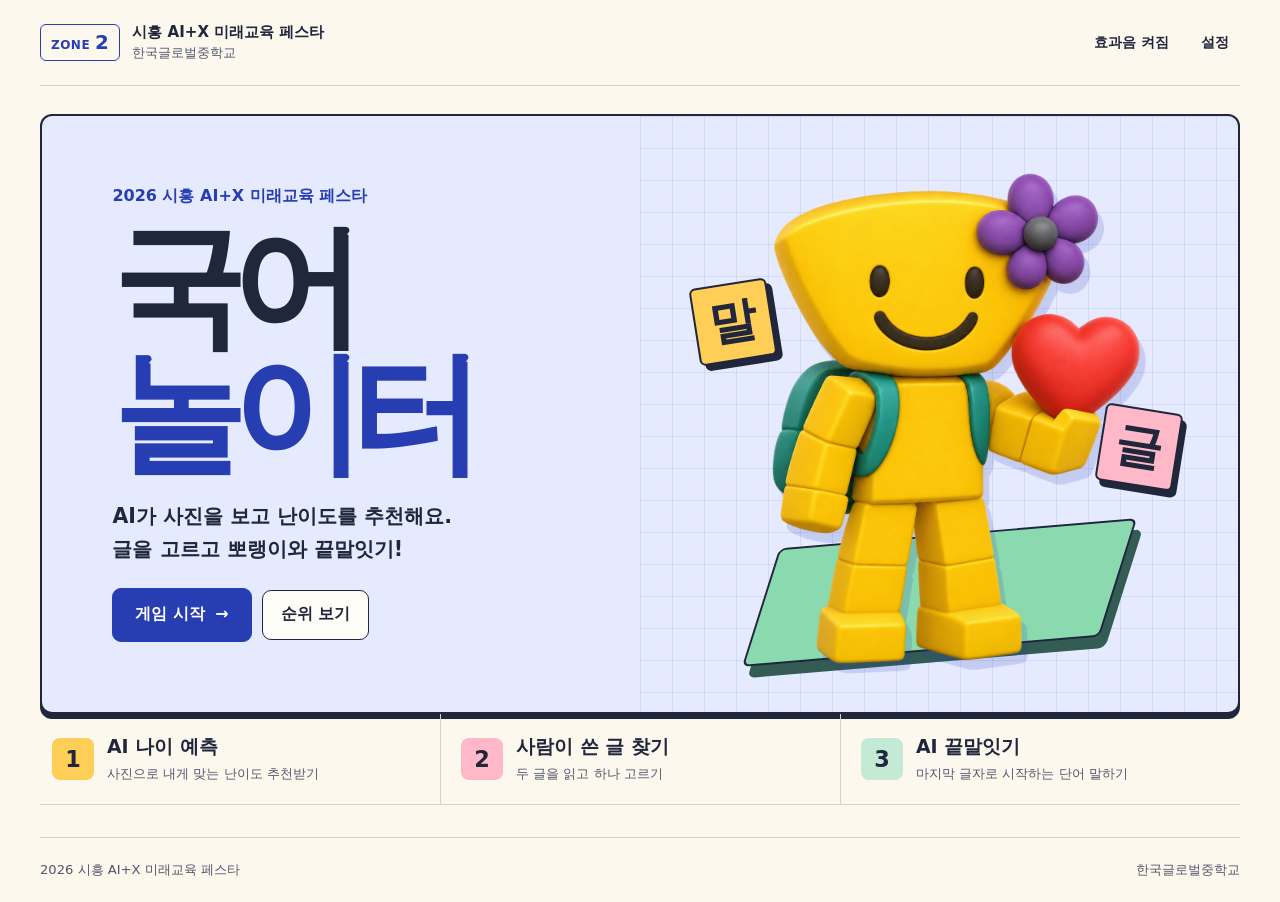
==== public/index.html @ 30f35c1c "Add files via upload" ====
<!doctype html>
<html lang="ko">
<head>
  <meta charset="utf-8">
  <meta name="viewport" content="width=device-width, initial-scale=1">
  <title>국어 놀이터 | 2026 시흥 AI+X 미래교육 페스타</title>
  <link rel="stylesheet" href="styles.css?v=pporaengi-l">
</head>
<body>
  <div class="app-container">
    <canvas id="confetti-canvas" aria-hidden="true"></canvas>
    <header class="app-header">
      <div class="event-lockup">
        <span class="zone-mark">ZONE <b>2</b></span>
        <span><strong>시흥 AI+X 미래교육 페스타</strong><small>한국글로벌중학교</small></span>
      </div>
      <div class="header-controls">
        <button id="btn-sound" class="btn-utility" aria-pressed="true">효과음 켜짐</button>
        <button id="btn-config" class="btn-utility">설정</button>
        <button id="btn-home" class="btn-utility" hidden>처음</button>
      </div>
    </header>
    <main>
      <div class="status-bar" id="game-status" hidden>
        <strong id="stage-badge">1 / 3 · AI 나이 예측</strong>
        <span>내 점수 <b id="total-score">0</b></span>
      </div>

      <section id="view-home" class="view-section active" aria-labelledby="home-title">
        <div class="home-hero">
          <div class="hero-copy">
            <p class="hero-kicker">2026 시흥 AI+X 미래교육 페스타</p>
            <h1 id="home-title" tabindex="-1">국어<br><span>놀이터</span></h1>
            <p class="hero-subtitle">AI가 사진을 보고 난이도를 추천해요.<br>글을 고르고 뽀랭이와 끝말잇기!</p>
            <div class="actions">
              <button id="btn-start-camera-scan" class="btn-primary-large">게임 시작 <span aria-hidden="true">→</span></button>
              <button id="btn-view-leaderboard" class="btn-secondary">순위 보기</button>
            </div>
          </div>
          <div class="word-art" aria-hidden="true">
            <div class="block-platform"></div>
            <span class="block-tile block-tile-one">말</span><span class="block-tile block-tile-two">글</span>
            <img src="pporaengi.png" class="hero-avatar" alt="">
          </div>
        </div>
        <ol class="stage-list" aria-label="게임 순서">
          <li><span class="stage-number step-one">1</span><span><b>AI 나이 예측</b><small>사진으로 내게 맞는 난이도 추천받기</small></span></li>
          <li><span class="stage-number step-two">2</span><span><b>사람이 쓴 글 찾기</b><small>두 글을 읽고 하나 고르기</small></span></li>
          <li><span class="stage-number step-three">3</span><span><b>AI 끝말잇기</b><small>마지막 글자로 시작하는 단어 말하기</small></span></li>
        </ol>
      </section>

      <section id="view-stage0" class="view-section" aria-labelledby="scan-heading">
        <div class="screen-heading">
          <h2 id="scan-heading" tabindex="-1">AI가 내 나이를 맞힐까?</h2>
          <p id="scan-instruction"></p>
        </div>
        <div class="scan-layout">
          <div class="camera-viewfinder" id="camera-viewfinder">
            <video id="webcam-video" autoplay playsinline muted></video>
            <canvas id="webcam-canvas" hidden></canvas>
            <p id="camera-status" role="status">카메라를 준비하고 있어요.</p>
            <div id="scan-laser-line" class="scan-laser"></div>
          </div>
          <div class="scan-panel">
            <div class="actions">
              <button id="btn-capture-scan" class="btn-primary-large" disabled>사진 찍기</button>
            <button id="btn-skip-scan" class="btn-secondary">건너뛰기</button>
            <button id="btn-retry-camera" class="btn-secondary" hidden>카메라 다시 켜기</button>
            </div>
            <p id="scan-notice" class="status-note" role="status"></p>
            <div id="scan-result-card" class="scan-result-card">
              <h3 id="scan-age-title" aria-live="polite"></h3>
              <p id="scan-greeting-text"></p>
              <div class="actions">
                <button id="btn-confirm-age" class="btn-primary-large">글 찾기 시작 <span aria-hidden="true">→</span></button>
                <button id="btn-toggle-mode-manual" class="btn-secondary">난이도 바꾸기</button>
              </div>
            </div>
          </div>
        </div>
      </section>

      <section id="view-stage1" class="view-section" aria-labelledby="quiz-heading">
        <div class="screen-heading">
          <h2 id="quiz-heading" tabindex="-1">사람이 쓴 글은 어느 쪽일까?</h2>
          <p>두 글을 읽고, 사람이 쓴 글 하나를 골라 봐.</p>
        </div>
        <div class="quiz-header">
          <span id="quiz-idiom-tag"></span><strong id="quiz-number">1 / 2 문제</strong>
        </div>
        <div class="timer-container" aria-hidden="true"><div id="quiz-timer-bar" class="timer-bar"></div></div>
        <div class="cards-comparison">
          <article id="card-a" class="card-item">
            <h3 class="card-tag">가</h3>
            <p id="card-text-a" class="card-text"></p>
            <button class="card-select-btn">가 글 선택</button>
          </article>
          <article id="card-b" class="card-item">
            <h3 class="card-tag">나</h3>
            <p id="card-text-b" class="card-text"></p>
            <button class="card-select-btn">나 글 선택</button>
          </article>
        </div>
        <div id="quiz-feedback" class="quiz-feedback" role="status">
          <h3 id="feedback-title"></h3>
          <p id="feedback-desc"></p>
          <p class="quiz-note">실제 글의 작성자를 확인하려면 출처도 살펴봐야 해.</p>
        </div>
        <button id="btn-next-quiz" class="btn-primary-large">다음 문제 →</button>
      </section>

      <section id="view-stage2" class="view-section" aria-labelledby="battle-heading">
        <div class="screen-heading">
          <h2 id="battle-heading" tabindex="-1">AI와 끝말잇기</h2>
          <p>뽀랭이가 말한 단어의 마지막 글자로 시작해 봐.</p>
        </div>
        <div class="battle-arena">
          <div class="ai-character-card">
            <img class="character-avatar" id="ai-avatar-container" src="pporaengi.png" alt="">
            <div><strong>뽀랭이</strong><p id="ai-speech-text" class="ai-speech-bubble" aria-live="polite"></p></div>
          </div>
          <div class="battle-play">
            <div class="battle-status-row"><b id="battle-turn-text">1 / 5 차례</b><span id="battle-time-text">10초 · 대기 중</span></div>
            <div class="timer-container" aria-hidden="true"><div id="battle-timer-bar" class="timer-bar"></div></div>
            <div class="target-char-box">
              <p>이 글자로 시작!</p>
              <div id="target-char" class="target-char-badge" aria-live="polite">–</div>
              <p id="target-variants" class="target-variants"></p>
            </div>
            <div class="mic-control-center">
              <div class="actions">
                <button id="btn-mic" class="btn-primary-large btn-mic" disabled>마이크로 말하기</button>
                <button id="btn-text-fallback" class="btn-secondary" disabled>키보드로 입력</button>
              </div>
              <div class="mic-meter-box" aria-hidden="true"><div id="mic-meter-fill" class="mic-meter-fill"></div></div>
              <p id="mic-status-text" class="mic-guide-text" role="status"></p>
              <p id="speech-live-text" class="speech-live-text"></p>
              <div id="speech-choices" class="speech-choices" hidden>
                <p>말한 단어를 골라 줘.</p>
                <div id="speech-choice-buttons" class="actions"></div>
              </div>
              <p id="mic-trouble-hint" class="mic-trouble-hint" role="status"></p>
              <button id="btn-chance" class="btn-utility" disabled>힌트 1회</button>
            </div>
          </div>
        </div>
      </section>

      <section id="view-result" class="view-section" aria-labelledby="result-heading">
        <div class="screen-heading"><h2 id="result-heading" tabindex="-1">도전 완료!</h2></div>
        <div id="ai-victory" class="ai-victory" hidden>
          <div class="victory-avatar" role="img" aria-label="L 춤을 추는 뽀랭이">
            <img id="victory-avatar" class="victory-frame frame-ready" src="pporaengi.png" alt="">
            <div class="victory-frame victory-dance-sprite" aria-hidden="true"></div>
          </div>
          <div>
            <p><strong>이번엔 뽀랭이 승리!</strong><span>한 번 더 도전해 볼래?</span></p>
            <button id="btn-replay-dance" class="btn-utility">L 춤 다시 보기</button>
          </div>
        </div>
        <div class="result-hero">
          <div class="score-summary">
            <p id="tier-badge-text"></p>
            <p class="final-score-text"><strong id="final-score-val">0</strong><span>점</span></p>
            <dl class="score-breakdown">
              <div><dt>글 찾기</dt><dd id="res-score-s1"></dd></div>
              <div><dt>끝말잇기</dt><dd id="res-score-s2"></dd></div>
              <div id="win-bonus" hidden><dt>완주 보너스</dt><dd>50점</dd></div>
            </dl>
          </div>
          <div class="nickname-input-box">
            <label for="nickname-input">순위판에 올릴 별명</label>
            <input id="nickname-input" maxlength="8" placeholder="예: 배곧호랑이" autocomplete="off" required>
            <p>실명 대신 한글·영문·숫자 등으로 8글자 이내의 별명을 써 줘.</p>
            <button id="btn-save-rank" class="btn-primary-large">내 점수 올리기</button>
            <p id="rank-save-status" class="status-note" role="status"></p>
            <button id="btn-restart" class="btn-secondary">다시 도전</button>
          </div>
        </div>
      </section>

      <section id="view-leaderboard" class="view-section" aria-labelledby="leaderboard-heading">
        <div class="screen-heading split-heading">
          <div><h2 id="leaderboard-heading" tabindex="-1">오늘의 순위</h2><p>국어 놀이터 상위 10명의 기록</p></div>
          <div class="actions">
            <a href="leaderboard.html" target="_blank" rel="noopener" class="btn-secondary">큰 화면으로 보기 ↗</a>
            <button id="btn-lb-back" class="btn-secondary">처음으로</button>
          </div>
        </div>
        <p id="game-ranking-status" class="status-note" role="status"></p>
        <div class="table-wrap">
          <table class="leaderboard-table">
            <thead><tr><th>순위</th><th>별명</th><th>난이도</th><th>점수</th><th>등록 시각</th></tr></thead>
            <tbody id="ranking-table-body"></tbody>
          </table>
        </div>
      </section>
    </main>
    <footer class="app-footer"><span>2026 시흥 AI+X 미래교육 페스타</span><span>한국글로벌중학교</span></footer>
  </div>

  <dialog id="config-modal" class="modal-content" aria-labelledby="config-heading">
    <h2 id="config-heading">운영 설정</h2>
    <p id="ai-engine-status" class="ai-mode-indicator"></p>
    <label for="voice-select-dropdown">뽀랭이 목소리</label>
    <select id="voice-select-dropdown"><option value="">기본 목소리</option></select>
    <button id="btn-test-voice" class="btn-secondary">미리 듣기</button>
    <label for="gemini-api-key-input">Gemini API 키</label>
    <input type="password" id="gemini-api-key-input" autocomplete="off">
    <label class="checkbox-label"><input type="checkbox" id="toggle-force-local"> 오프라인 모드 사용</label>
    <div class="actions"><button id="btn-save-config" class="btn-primary-large">저장</button><button id="btn-close-config" class="btn-secondary">닫기</button></div>
  </dialog>

  <dialog id="text-input-modal" class="modal-content" aria-labelledby="text-modal-heading">
    <h2 id="text-modal-heading">단어 입력</h2>
    <label for="text-modal-input">두 글자 이상 써 줘.</label>
    <input id="text-modal-input" autocomplete="off" autofocus>
    <div class="actions"><button id="btn-submit-text" class="btn-primary-large">제출</button><button id="btn-close-modal" class="btn-secondary">취소</button></div>
  </dialog>

  <script src="rankings.js"></script>
  <script src="words.js"></script>
  <script src="app.js?v=pporaengi-l"></script>
</body>
</html>
---- public/styles.css ----
:root {
  color-scheme: light;
  --paper: #fcf8ee;
  --white: #fffdf8;
  --ink: #20263b;
  --muted: #52586b;
  --line: #d8d3c6;
  --blue: #263eb2;
  --blue-light: #e6eafe;
  --yellow: #ffce57;
  --pink: #ffb8c7;
  --green: #c4e9d5;
  --good: #225c40;
  --bad: #a32645;
  --sans: "Pretendard", "Malgun Gothic", "Apple SD Gothic Neo", system-ui, sans-serif;
}

*, *::before, *::after { box-sizing: border-box; }
[hidden] { display: none !important; }
body { margin: 0; background: var(--paper); color: var(--ink); font-family: var(--sans); }
h1, h2, h3, p, ol, dl, dd { margin: 0; }
button, input, select { font: inherit; }
button, a { touch-action: manipulation; }
button:disabled { cursor: default; opacity: .55; }
:focus-visible { outline: 3px solid var(--blue); outline-offset: 4px; }

.app-container { max-width: 1280px; min-height: 100svh; margin: 0 auto; padding: 0 40px; position: relative; display: flex; flex-direction: column; }
.app-container main { flex: 1; }
.app-header, .app-footer { display: flex; justify-content: space-between; align-items: center; gap: 16px; }
.app-header { min-height: 86px; border-bottom: 1px solid var(--line); }
.app-footer { min-height: 65px; border-top: 1px solid var(--line); font-size: .82rem; color: var(--muted); margin-top: 28px; }
.event-lockup { display: flex; align-items: center; gap: 12px; font-size: .94rem; }
.event-lockup small { display: block; margin-top: 3px; color: var(--muted); }
.zone-mark { display: inline-flex; align-items: baseline; gap: 5px; padding: 8px 10px; border: 1px solid currentColor; border-radius: 6px; color: var(--blue); white-space: nowrap; font-size: .75rem; font-weight: 800; letter-spacing: .04em; }
.zone-mark b { font-size: 1.24rem; line-height: 1; }
.header-controls, .actions { display: flex; align-items: center; gap: 10px; flex-wrap: wrap; }
.btn-primary-large, .btn-secondary, .btn-utility, .card-select-btn {
  display: inline-flex; justify-content: center; align-items: center; gap: .65em;
  min-height: 50px; padding: 10px 18px; border: 1px solid var(--ink); border-radius: 9px;
  background: var(--white); color: var(--ink); font-weight: 800; line-height: 1.3; text-decoration: none; cursor: pointer;
}
.btn-primary-large { min-height: 54px; padding: 12px 22px; background: var(--blue); color: #fff; border-color: var(--blue); }
.btn-primary-large:hover:not(:disabled) { background: #172d97; }
.btn-secondary:hover:not(:disabled), .btn-utility:hover:not(:disabled), .card-select-btn:hover:not(:disabled) { background: var(--blue-light); }
.btn-utility { min-height: 44px; padding: 8px 10px; border-color: transparent; background: transparent; font-size: .86rem; }
.status-bar { display: flex; justify-content: space-between; align-items: center; gap: 12px; padding: 12px 16px; margin-top: 22px; border: 1px solid var(--line); border-radius: 9px; background: var(--white); font-size: .93rem; }
.status-bar b { margin-left: 5px; color: var(--blue); font-size: 1.22rem; }
.view-section { display: none; padding: 28px 0 4px; }
.view-section.active { display: block; }

.home-hero { display: grid; grid-template-columns: 1fr 1fr; background: var(--blue-light); border: 2px solid var(--ink); border-radius: 12px; overflow: hidden; box-shadow: 0 5px 0 var(--ink); }
.hero-copy { padding: clamp(32px, 5.5vw, 74px); padding-right: 10px; }
.hero-kicker { color: var(--blue); font-size: clamp(.82rem, 1.35vw, 1rem); font-weight: 800; margin-bottom: 16px; }
.hero-copy h1 { font-size: clamp(4.1rem, 10.4vw, 9.3rem); line-height: .95; letter-spacing: -.105em; font-weight: 900; }
.hero-copy h1 span { color: var(--blue); }
.hero-subtitle { font-size: clamp(1.04rem, 1.75vw, 1.28rem); line-height: 1.6; font-weight: 700; margin: 24px 0 22px; }
.word-art { min-width: 0; position: relative; isolation: isolate; display: grid; place-items: center; background-image: linear-gradient(#aab7f052 1px, transparent 1px), linear-gradient(90deg, #aab7f052 1px, transparent 1px); background-size: 32px 32px; }
.hero-avatar { position: relative; z-index: 1; width: min(82%, 490px); filter: drop-shadow(6px 10px 0 #263eb22b); }
.block-platform { position: absolute; width: 58%; height: 20%; bottom: 10%; background: #8bd9ae; border: 2px solid var(--ink); border-radius: 7px; transform: skewX(-22deg) rotate(-5deg); box-shadow: 9px 12px 0 #335c54; }
.block-tile { position: absolute; z-index: 2; display: grid; place-items: center; width: 13%; aspect-ratio: 1; border: 2px solid var(--ink); border-radius: 6px; box-shadow: 5px 6px 0 var(--ink); font-size: clamp(1.2rem, 3.7vw, 3.5rem); font-weight: 900; }
.block-tile-one { top: 28%; left: 9%; background: var(--yellow); transform: rotate(-9deg); }
.block-tile-two { top: 49%; right: 10%; background: var(--pink); transform: rotate(9deg); }
.stage-list { display: grid; grid-template-columns: repeat(3, 1fr); list-style: none; padding: 0; border-bottom: 1px solid var(--line); }
.stage-list li { display: flex; gap: 13px; align-items: center; padding: 20px 12px; }
.stage-list li + li { border-left: 1px solid var(--line); padding-left: 20px; }
.stage-list b, .stage-list small { display: block; }
.stage-list b { font-size: clamp(.98rem, 1.6vw, 1.18rem); }
.stage-list small { color: var(--muted); margin-top: 4px; line-height: 1.45; }
.stage-number { flex: none; width: 42px; aspect-ratio: 1; display: grid; place-items: center; font-size: 1.4rem; font-weight: 900; border-radius: 8px; }
.step-one { background: var(--yellow); }
.step-two { background: var(--pink); }
.step-three { background: var(--green); }

.screen-heading { margin-bottom: 20px; }
.screen-heading h2 { font-size: clamp(1.95rem, 4.2vw, 3.35rem); letter-spacing: -.065em; line-height: 1.17; overflow-wrap: anywhere; }
.screen-heading p { color: var(--muted); font-size: clamp(1rem, 1.8vw, 1.18rem); margin-top: 8px; line-height: 1.55; }
.screen-heading h2:focus { outline: none; }
.scan-layout, .battle-arena, .result-hero { display: grid; grid-template-columns: 1.12fr 1fr; align-items: start; gap: 20px; }
.camera-viewfinder { display: grid; place-items: center; position: relative; isolation: isolate; aspect-ratio: 4 / 3; border-radius: 14px; overflow: hidden; background: var(--ink); color: white; text-align: center; }
.camera-viewfinder video, .camera-viewfinder canvas { grid-area: 1 / 1; width: 100%; height: 100%; object-fit: contain; transform: scaleX(-1); }
.camera-viewfinder p { position: absolute; padding: 18px; line-height: 1.6; }
.camera-viewfinder:not(.ready) video { visibility: hidden; }
.camera-viewfinder.captured video { visibility: hidden; }
.scan-laser { display: none; position: absolute; left: 8%; width: 84%; top: 12%; height: 3px; background: var(--yellow); }
.scan-laser.scanning { display: block; animation: scan 1.25s ease-in-out infinite alternate; }
@keyframes scan { to { top: 87%; } }
.scan-panel { padding: 22px; border-radius: 14px; background: #fff0c9; }
.scan-result-card { display: none; margin-top: 18px; padding-top: 18px; border-top: 1px solid #c4ad79; }
.scan-result-card.active { display: block; }
.scan-result-card p { line-height: 1.65; margin: 8px 0 15px; }
.quiz-header, .battle-status-row { display: flex; justify-content: space-between; gap: 12px; margin-bottom: 8px; }
.quiz-header span { color: var(--muted); }
.timer-container { height: 7px; border-radius: 5px; background: #e1ddcf; overflow: hidden; }
.timer-bar { width: 100%; height: 100%; background: var(--blue); transition: width .18s linear; }
.cards-comparison { display: grid; grid-template-columns: 1fr 1fr; gap: 16px; margin-top: 18px; }
.card-item { display: flex; flex-direction: column; gap: 14px; padding: clamp(16px, 2.6vw, 28px); border: 2px solid var(--line); border-radius: 14px; background: var(--white); cursor: pointer; }
.card-tag { display: grid; place-items: center; width: 46px; aspect-ratio: 1; border-radius: 8px; background: var(--pink); font-size: 1.4rem; }
.card-item:nth-child(2) .card-tag { background: var(--blue-light); }
.card-text { flex: 1; line-height: 1.75; font-size: clamp(1rem, 1.7vw, 1.23rem); white-space: pre-line; }
.card-select-btn { width: 100%; }
.card-item.selected-correct { border-color: var(--good); background: #eaf6ee; }
.card-item.selected-wrong { border-color: var(--bad); background: #fff0f2; }
.quiz-feedback { display: none; padding: 16px 18px; margin: 14px 0; background: var(--blue-light); border-radius: 9px; }
.quiz-feedback.show { display: block; }
.quiz-feedback p { margin-top: 5px; line-height: 1.55; }
.quiz-feedback .quiz-note { color: var(--muted); font-size: .88rem; }
#btn-next-quiz { display: none; }

.battle-arena { grid-template-columns: .85fr 1.15fr; }
.ai-character-card { display: flex; align-items: center; gap: 13px; padding: 18px; background: var(--green); border-radius: 14px; }
.character-avatar { width: 96px; height: 96px; object-fit: contain; flex: none; transition: transform .2s ease; }
.character-avatar[data-mood="amazed"] { transform: scale(1.12) rotate(-5deg); }
.character-avatar[data-mood="nervous"] { transform: rotate(7deg); }
.ai-speech-bubble { margin-top: 5px; line-height: 1.55; overflow-wrap: anywhere; }
.battle-play { padding: 18px; border: 1px solid var(--line); border-radius: 14px; background: var(--white); }
.battle-status-row { font-size: .9rem; }
.battle-status-row span, .target-variants { color: var(--muted); }
.target-char-box, .mic-control-center { display: grid; justify-items: center; gap: 9px; text-align: center; }
.target-char-box { padding: 18px 0; }
.target-char-badge { min-width: 90px; padding: 8px 16px 12px; border-radius: 12px; background: var(--yellow); font-size: 3.7rem; font-weight: 900; line-height: 1.15; }
.mic-control-center .actions { justify-content: center; }
.btn-mic.listening { background: var(--bad); border-color: var(--bad); }
.mic-meter-box { width: min(150px, 100%); height: 5px; border-radius: 4px; background: var(--line); overflow: hidden; }
.mic-meter-fill { height: 100%; width: 0; background: var(--good); }
.mic-guide-text, .speech-live-text, .mic-trouble-hint { color: var(--muted); font-size: .94rem; line-height: 1.55; }
.mic-guide-text:empty, .speech-live-text:empty, .mic-trouble-hint { display: none; }
.mic-trouble-hint { padding: 8px 12px; border-radius: 8px; background: #fff0f2; color: var(--bad); }
.speech-choices { width: 100%; padding: 12px; background: var(--blue-light); border: 1px solid #aebbf1; border-radius: 9px; }
.speech-choices p { font-weight: 800; margin-bottom: 8px; }
.speech-choices button { min-width: 76px; }
.ai-victory { display: flex; align-items: center; justify-content: center; gap: 16px; padding: 8px 18px; margin-bottom: 16px; background: var(--blue-light); border: 2px solid var(--ink); border-radius: 10px; }
.victory-avatar { position: relative; flex: none; width: clamp(115px, 20vw, 210px); aspect-ratio: 1; }
.victory-frame { position: absolute; inset: 0; width: 100%; height: 100%; object-fit: contain; visibility: hidden; }
.victory-avatar:not([data-frame]) .frame-ready,
.victory-avatar[data-frame="ready"] .frame-ready { visibility: visible; }
.victory-avatar[data-frame]:not([data-frame="ready"]) .victory-dance-sprite { visibility: visible; }
.victory-dance-sprite { background: url("pporaengi-l-sprites.png") 0 0 / 200% 200% no-repeat; }
.victory-avatar[data-frame="left"] .victory-dance-sprite { background-position: right top; transform: translateX(3%); }
.victory-avatar[data-frame="right"] .victory-dance-sprite { background-position: left bottom; transform: translateX(-3%); }
.victory-avatar[data-frame="land"] .victory-dance-sprite { background-position: right bottom; transform: translateY(1.5%); }
.victory-avatar[data-frame="hop"] .victory-dance-sprite { transform: translateY(-5.5%); }
@media (prefers-reduced-motion: reduce) {
  #btn-replay-dance { display: none; }
}
.ai-victory strong { display: block; font-size: clamp(1.2rem, 3vw, 2.5rem); color: var(--blue); }
.ai-victory span { display: block; margin-top: 6px; }

.score-summary { padding: 24px; background: var(--blue-light); border-radius: 14px; }
#tier-badge-text { color: var(--blue); font-weight: 800; }
.final-score-text { line-height: 1; margin: 10px 0 22px; }
.final-score-text strong { font-size: clamp(3.8rem, 9vw, 7rem); letter-spacing: -.07em; font-variant-numeric: tabular-nums; }
.final-score-text span { font-size: 1.4rem; font-weight: 800; margin-left: 8px; }
.score-breakdown > div { display: flex; justify-content: space-between; gap: 10px; padding: 8px 0; border-top: 1px solid #bac4f1; }
.score-breakdown dd { font-weight: 800; }
.nickname-input-box, .modal-content { display: grid; gap: 10px; }
.nickname-input-box { padding: 18px; }
.nickname-input-box p, .ai-mode-indicator { color: var(--muted); font-size: .92rem; }
.status-note { font-size: .92rem; line-height: 1.55; color: var(--muted); margin: 8px 0; }
.status-note:empty { display: none; }
input:not([type="checkbox"]), select { min-height: 48px; width: 100%; padding: 10px 12px; border: 1px solid var(--muted); border-radius: 8px; background: white; color: var(--ink); }
label { font-weight: 800; }
.checkbox-label { display: flex; align-items: center; gap: 8px; min-height: 44px; }
.modal-content { display: none; width: min(440px, calc(100% - 28px)); max-height: calc(100% - 28px); padding: 22px; border: 1px solid var(--ink); border-radius: 14px; background: var(--white); color: var(--ink); }
.modal-content[open] { display: grid; }
.modal-content::backdrop { background: #20263b85; }

.split-heading { display: flex; justify-content: space-between; align-items: end; gap: 14px; flex-wrap: wrap; }
.table-wrap { overflow-x: auto; }
.leaderboard-table { border-collapse: collapse; width: 100%; min-width: 395px; background: var(--white); }
.leaderboard-table th, .leaderboard-table td { padding: 12px 10px; border-bottom: 1px solid var(--line); text-align: left; }
.leaderboard-table th { color: var(--muted); font-size: .88rem; white-space: nowrap; }
.leaderboard-table td:nth-child(2) { overflow-wrap: anywhere; font-weight: 800; }
.leaderboard-table td:nth-child(4) { color: var(--blue); font-weight: 900; white-space: nowrap; }
.leaderboard-table .empty-cell { text-align: center; color: var(--muted); padding: 26px 10px; }
.rank-top-1 { background: #fff0c9; }
.rank-my { background: var(--green); }
#confetti-canvas { position: absolute; z-index: 3; inset: 0; width: 100%; height: 100%; pointer-events: none; }

@media (max-width: 780px) {
  .app-container { padding: 0 22px; }
  .hero-copy { padding-left: 27px; }
  .stage-list li { padding-left: 0; }
  .stage-list li + li { padding-left: 12px; }
}
@media (max-width: 600px) {
  .app-container { padding: 0 14px; }
  .app-header { min-height: 72px; flex-wrap: wrap; gap: 0 8px; padding: 8px 0; }
  .event-lockup { gap: 7px; font-size: .83rem; }
  .event-lockup small { font-size: .72rem; }
  .header-controls { gap: 0; }
  .view-section { padding-top: 16px; }
  .home-hero { grid-template-columns: 1fr; }
  .hero-copy { padding: 26px 20px 0; }
  .hero-copy h1 { font-size: clamp(3.3rem, 13vw, 4.5rem); letter-spacing: -.09em; }
  .hero-copy h1 br { display: none; }
  .hero-copy h1 span { margin-left: .12em; }
  .hero-subtitle { margin: 12px 0 14px; }
  .word-art { width: 100%; min-height: 183px; margin-top: 12px; }
  .hero-avatar { width: min(57%, 230px); }
  .block-platform { bottom: 11%; width: 46%; }
  .block-tile { width: 11%; box-shadow: 3px 4px 0 var(--ink); }
  .block-tile-one { left: 18%; }
  .block-tile-two { right: 18%; }
  .stage-list { grid-template-columns: 1fr; }
  .stage-list li, .stage-list li + li { border-left: 0; padding: 10px 3px; }
  .stage-list li + li { border-top: 1px solid var(--line); }
  .stage-number { width: 35px; }
  .scan-layout, .battle-arena, .result-hero, .cards-comparison { grid-template-columns: 1fr; gap: 12px; }
  .app-footer { flex-wrap: wrap; justify-content: flex-start; align-content: center; gap: 6px 12px; }
  .nickname-input-box { padding: 4px 0; }
}
@media (prefers-reduced-motion: reduce) {
  *, *::before, *::after { animation: none !important; transition: none !important; }
}
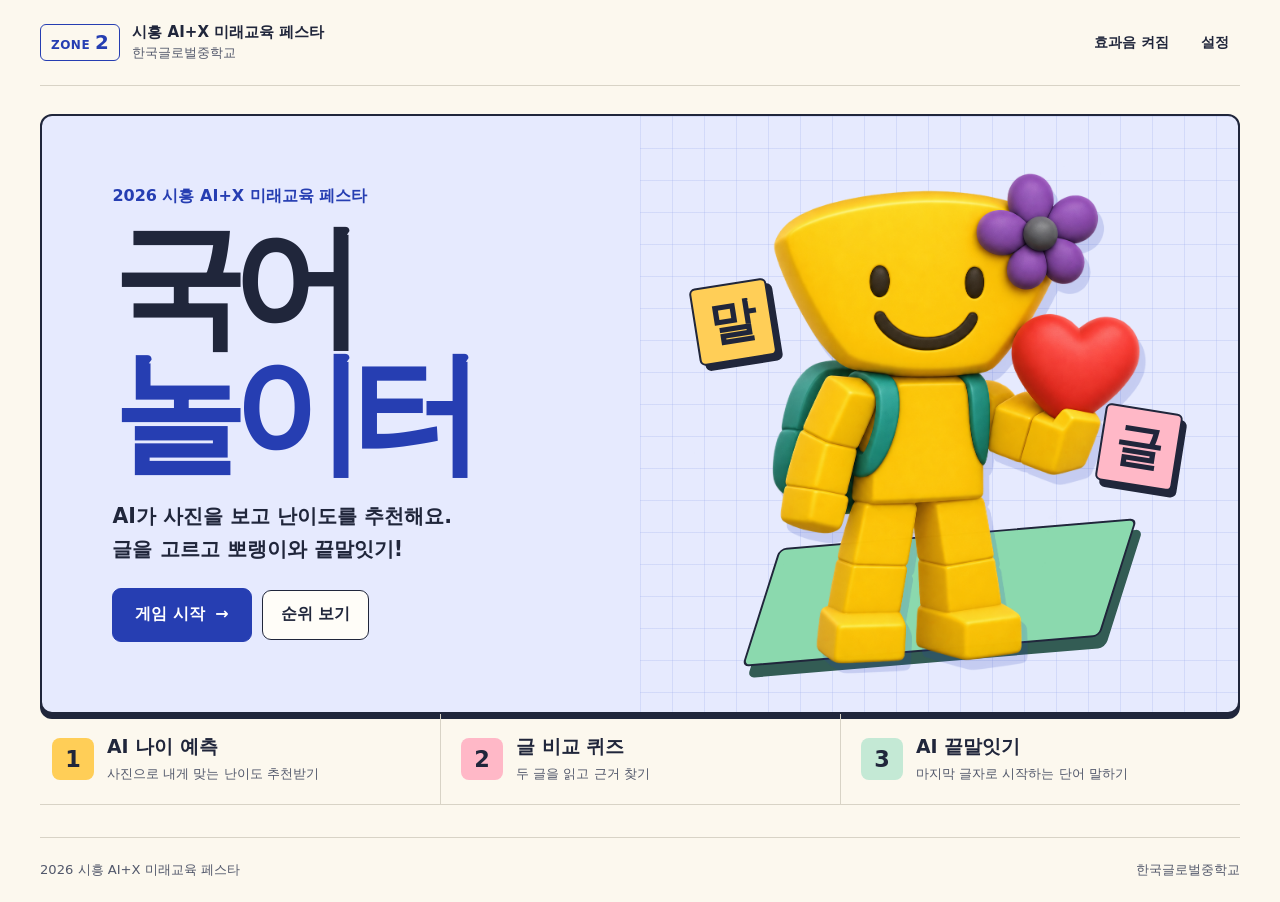
==== commit 89563dd5: "Add files via upload" ====
--- a/public/index.html
+++ b/public/index.html
@@ -45,7 +45,7 @@
         </div>
         <ol class="stage-list" aria-label="게임 순서">
           <li><span class="stage-number step-one">1</span><span><b>AI 나이 예측</b><small>사진으로 내게 맞는 난이도 추천받기</small></span></li>
-          <li><span class="stage-number step-two">2</span><span><b>사람이 쓴 글 찾기</b><small>두 글을 읽고 하나 고르기</small></span></li>
+          <li><span class="stage-number step-two">2</span><span><b>글 비교 퀴즈</b><small>두 글을 읽고 근거 찾기</small></span></li>
           <li><span class="stage-number step-three">3</span><span><b>AI 끝말잇기</b><small>마지막 글자로 시작하는 단어 말하기</small></span></li>
         </ol>
       </section>
@@ -72,9 +72,10 @@
             <div id="scan-result-card" class="scan-result-card">
               <h3 id="scan-age-title" aria-live="polite"></h3>
               <p id="scan-greeting-text"></p>
+              <label for="game-level">난이도</label>
+              <select id="game-level"></select>
               <div class="actions">
                 <button id="btn-confirm-age" class="btn-primary-large">글 찾기 시작 <span aria-hidden="true">→</span></button>
-                <button id="btn-toggle-mode-manual" class="btn-secondary">난이도 바꾸기</button>
               </div>
             </div>
           </div>
@@ -83,8 +84,8 @@
 
       <section id="view-stage1" class="view-section" aria-labelledby="quiz-heading">
         <div class="screen-heading">
-          <h2 id="quiz-heading" tabindex="-1">사람이 쓴 글은 어느 쪽일까?</h2>
-          <p>두 글을 읽고, 사람이 쓴 글 하나를 골라 봐.</p>
+          <h2 id="quiz-heading" tabindex="-1">글 비교 퀴즈</h2>
+          <p id="quiz-question"></p>
         </div>
         <div class="quiz-header">
           <span id="quiz-idiom-tag"></span><strong id="quiz-number">1 / 2 문제</strong>
@@ -105,7 +106,6 @@
         <div id="quiz-feedback" class="quiz-feedback" role="status">
           <h3 id="feedback-title"></h3>
           <p id="feedback-desc"></p>
-          <p class="quiz-note">실제 글의 작성자를 확인하려면 출처도 살펴봐야 해.</p>
         </div>
         <button id="btn-next-quiz" class="btn-primary-large">다음 문제 →</button>
       </section>
@@ -113,7 +113,7 @@
       <section id="view-stage2" class="view-section" aria-labelledby="battle-heading">
         <div class="screen-heading">
           <h2 id="battle-heading" tabindex="-1">AI와 끝말잇기</h2>
-          <p>뽀랭이가 말한 단어의 마지막 글자로 시작해 봐.</p>
+          <p>뽀랭이와 다섯 번 주고받아 봐. 시간이 지나면 뽀랭이가 단어를 도와줘.</p>
         </div>
         <div class="battle-arena">
           <div class="ai-character-card">
@@ -124,7 +124,7 @@
             <div class="battle-status-row"><b id="battle-turn-text">1 / 5 차례</b><span id="battle-time-text">10초 · 대기 중</span></div>
             <div class="timer-container" aria-hidden="true"><div id="battle-timer-bar" class="timer-bar"></div></div>
             <div class="target-char-box">
-              <p>이 글자로 시작!</p>
+              <p id="word-rule">이 글자로 시작!</p>
               <div id="target-char" class="target-char-badge" aria-live="polite">–</div>
               <p id="target-variants" class="target-variants"></p>
             </div>
@@ -206,21 +206,20 @@
     <label for="voice-select-dropdown">뽀랭이 목소리</label>
     <select id="voice-select-dropdown"><option value="">기본 목소리</option></select>
     <button id="btn-test-voice" class="btn-secondary">미리 듣기</button>
-    <label for="gemini-api-key-input">Gemini API 키</label>
-    <input type="password" id="gemini-api-key-input" autocomplete="off">
     <label class="checkbox-label"><input type="checkbox" id="toggle-force-local"> 오프라인 모드 사용</label>
     <div class="actions"><button id="btn-save-config" class="btn-primary-large">저장</button><button id="btn-close-config" class="btn-secondary">닫기</button></div>
   </dialog>
 
   <dialog id="text-input-modal" class="modal-content" aria-labelledby="text-modal-heading">
     <h2 id="text-modal-heading">단어 입력</h2>
-    <label for="text-modal-input">두 글자 이상 써 줘.</label>
+    <label for="text-modal-input">이어지는 한글 단어를 써 줘.</label>
     <input id="text-modal-input" autocomplete="off" autofocus>
     <div class="actions"><button id="btn-submit-text" class="btn-primary-large">제출</button><button id="btn-close-modal" class="btn-secondary">취소</button></div>
   </dialog>
 
   <script src="rankings.js"></script>
-  <script src="words.js"></script>
-  <script src="app.js?v=pporaengi-l"></script>
+  <script src="words.js?v=5-levels"></script>
+  <script src="quiz-levels.js?v=5"></script>
+  <script src="app.js?v=5-levels"></script>
 </body>
 </html>
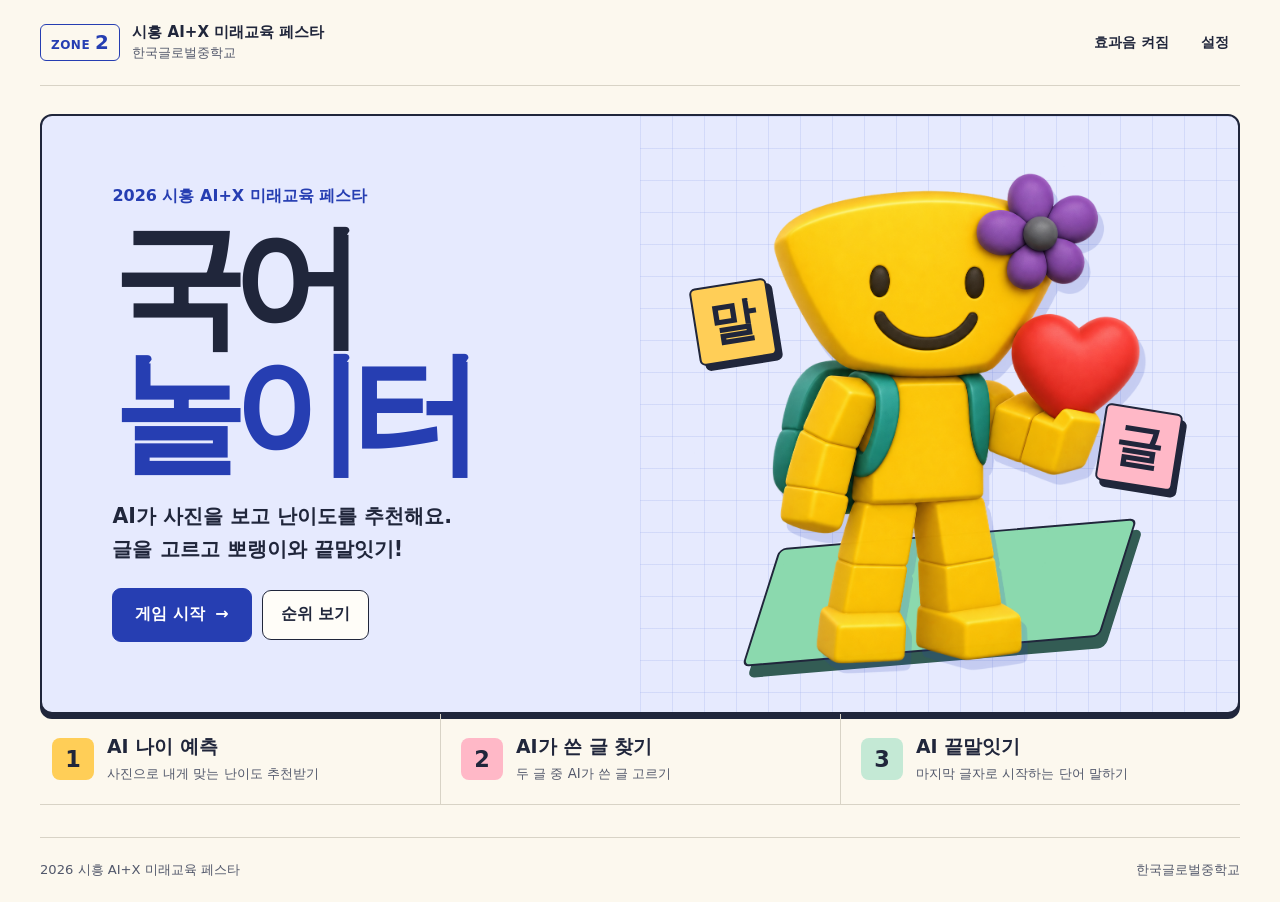
==== commit a3522dca: "Add files via upload" ====
--- a/public/index.html
+++ b/public/index.html
@@ -4,7 +4,7 @@
   <meta charset="utf-8">
   <meta name="viewport" content="width=device-width, initial-scale=1">
   <title>국어 놀이터 | 2026 시흥 AI+X 미래교육 페스타</title>
-  <link rel="stylesheet" href="styles.css?v=pporaengi-l">
+  <link rel="stylesheet" href="styles.css?v=quiz-keyboard-6">
 </head>
 <body>
   <div class="app-container">
@@ -45,7 +45,7 @@
         </div>
         <ol class="stage-list" aria-label="게임 순서">
           <li><span class="stage-number step-one">1</span><span><b>AI 나이 예측</b><small>사진으로 내게 맞는 난이도 추천받기</small></span></li>
-          <li><span class="stage-number step-two">2</span><span><b>글 비교 퀴즈</b><small>두 글을 읽고 근거 찾기</small></span></li>
+          <li><span class="stage-number step-two">2</span><span><b>AI가 쓴 글 찾기</b><small>두 글 중 AI가 쓴 글 고르기</small></span></li>
           <li><span class="stage-number step-three">3</span><span><b>AI 끝말잇기</b><small>마지막 글자로 시작하는 단어 말하기</small></span></li>
         </ol>
       </section>
@@ -84,8 +84,8 @@
 
       <section id="view-stage1" class="view-section" aria-labelledby="quiz-heading">
         <div class="screen-heading">
-          <h2 id="quiz-heading" tabindex="-1">글 비교 퀴즈</h2>
-          <p id="quiz-question"></p>
+          <h2 id="quiz-heading" tabindex="-1">AI가 쓴 글 찾기</h2>
+          <p>둘 중 AI가 쓴 글은 어느 쪽일까?</p>
         </div>
         <div class="quiz-header">
           <span id="quiz-idiom-tag"></span><strong id="quiz-number">1 / 2 문제</strong>
@@ -106,6 +106,8 @@
         <div id="quiz-feedback" class="quiz-feedback" role="status">
           <h3 id="feedback-title"></h3>
           <p id="feedback-desc"></p>
+          <p><a id="quiz-source" target="_blank" rel="noopener noreferrer"></a></p>
+          <p class="quiz-note">글의 느낌만으로 작성자를 확정할 수는 없어.</p>
         </div>
         <button id="btn-next-quiz" class="btn-primary-large">다음 문제 →</button>
       </section>
@@ -150,12 +152,13 @@
       <section id="view-result" class="view-section" aria-labelledby="result-heading">
         <div class="screen-heading"><h2 id="result-heading" tabindex="-1">도전 완료!</h2></div>
         <div id="ai-victory" class="ai-victory" hidden>
+          <audio id="victory-voice" src="pporaengi-l-voice.mp3" preload="auto"></audio>
           <div class="victory-avatar" role="img" aria-label="L 춤을 추는 뽀랭이">
             <img id="victory-avatar" class="victory-frame frame-ready" src="pporaengi.png" alt="">
             <div class="victory-frame victory-dance-sprite" aria-hidden="true"></div>
           </div>
           <div>
-            <p><strong>이번엔 뽀랭이 승리!</strong><span>한 번 더 도전해 볼래?</span></p>
+            <p><strong>이번엔 뽀랭이 승리!</strong><span>“L을 가져가!”</span></p>
             <button id="btn-replay-dance" class="btn-utility">L 춤 다시 보기</button>
           </div>
         </div>
@@ -212,14 +215,16 @@
 
   <dialog id="text-input-modal" class="modal-content" aria-labelledby="text-modal-heading">
     <h2 id="text-modal-heading">단어 입력</h2>
-    <label for="text-modal-input">이어지는 한글 단어를 써 줘.</label>
-    <input id="text-modal-input" autocomplete="off" autofocus>
-    <div class="actions"><button id="btn-submit-text" class="btn-primary-large">제출</button><button id="btn-close-modal" class="btn-secondary">취소</button></div>
+    <p id="text-modal-time" aria-hidden="true"></p>
+    <label id="text-modal-rule" for="text-modal-input">이어지는 한글 단어를 써 줘.</label>
+    <input id="text-modal-input" type="text" inputmode="text" autocomplete="off" spellcheck="false" autofocus aria-describedby="text-modal-feedback">
+    <p id="text-modal-feedback" role="status"></p>
+    <div class="actions"><button type="button" id="btn-submit-text" class="btn-primary-large">제출</button><button type="button" id="btn-close-modal" class="btn-secondary">취소</button></div>
   </dialog>
 
   <script src="rankings.js"></script>
   <script src="words.js?v=5-levels"></script>
-  <script src="quiz-levels.js?v=5"></script>
-  <script src="app.js?v=5-levels"></script>
+  <script src="quiz-levels.js?v=6"></script>
+  <script src="app.js?v=6"></script>
 </body>
 </html>
--- a/public/styles.css
+++ b/public/styles.css
@@ -163,6 +163,9 @@
 .modal-content { display: none; width: min(440px, calc(100% - 28px)); max-height: calc(100% - 28px); padding: 22px; border: 1px solid var(--ink); border-radius: 14px; background: var(--white); color: var(--ink); }
 .modal-content[open] { display: grid; }
 .modal-content::backdrop { background: #20263b85; }
+#text-modal-time { color: var(--blue); font-weight: 800; }
+#text-modal-feedback:not(:empty) { color: var(--ink); line-height: 1.5; }
+#text-modal-feedback:empty { display: none; }
 
 .split-heading { display: flex; justify-content: space-between; align-items: end; gap: 14px; flex-wrap: wrap; }
 .table-wrap { overflow-x: auto; }
